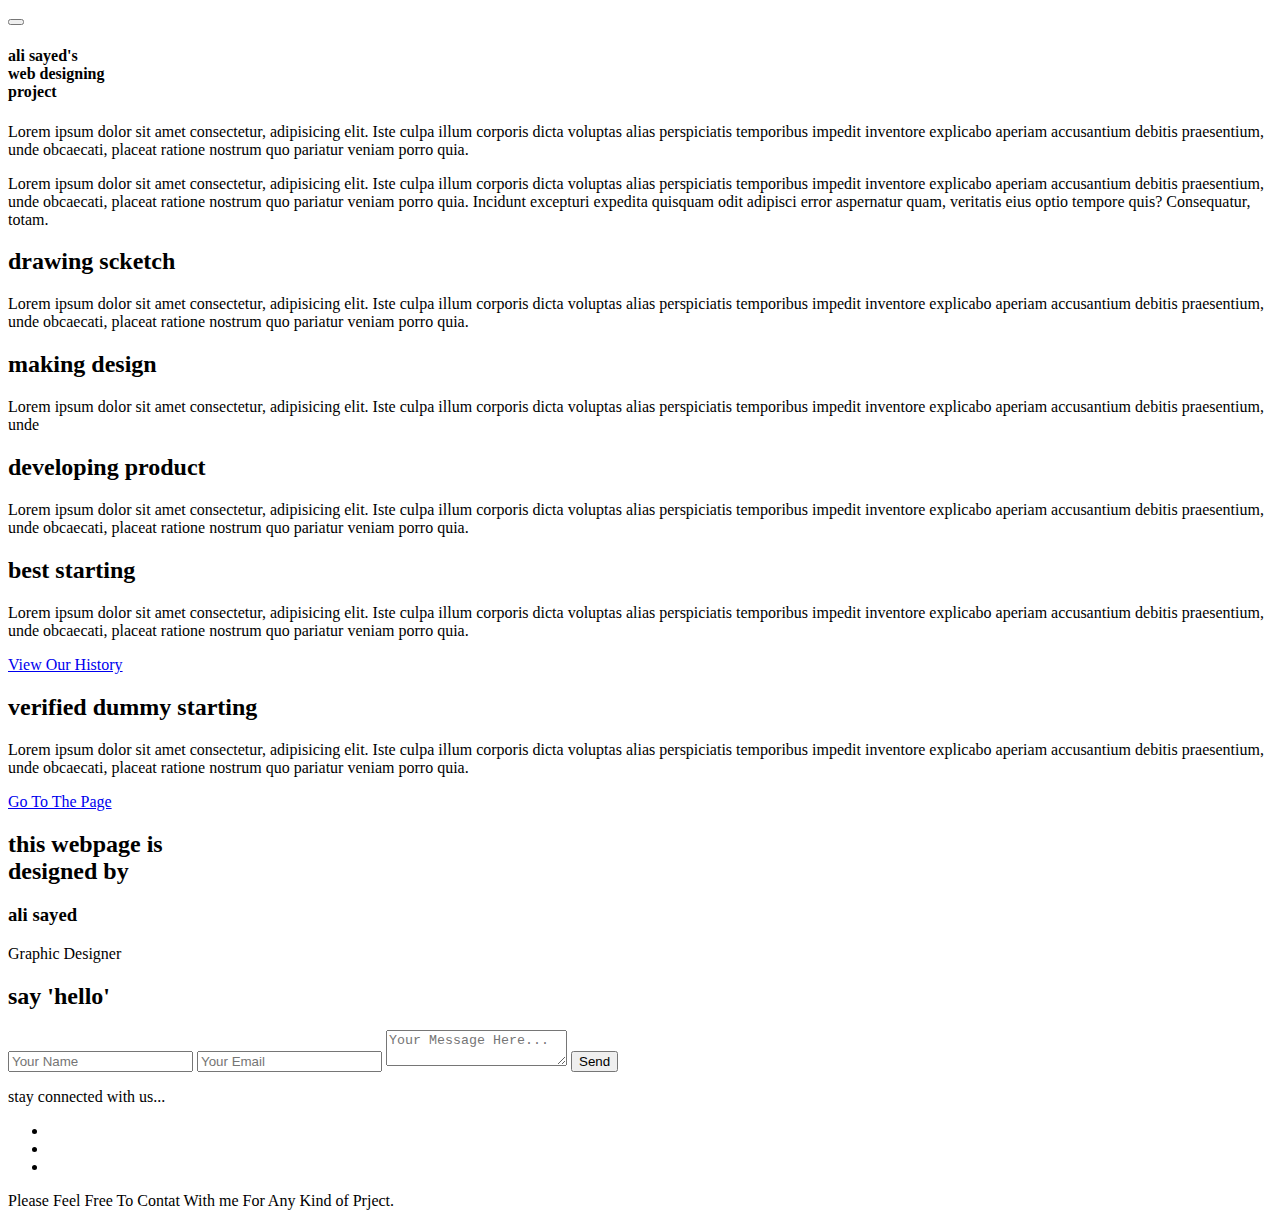
==== aliSayed/index.html @ 17dbfb6d "adding aliSayed project" ====
<!DOCTYPE html><html lang="en"> <head> <meta charset="UTF-8"> <meta name="viewport" content="width=device-width, initial-scale=1.0"> <meta http-equiv="X-UA-Compatible" content="ie=edge"> <link href="https://fonts.googleapis.com/css?family=Roboto:300,400,900" rel="stylesheet"> <title>aliSayed</title> <link rel="stylesheet" href="/script.6ecfaaf7.css"></head> <body> <div class="grid">  <div class="grid-item grid-item_bg"></div>  <div class="grid-item grid-item_gray"> <button class="menu" type="button"></button> <h4> ali sayed's <br> <b>web designing </b> <br> project </h4> <p> Lorem ipsum dolor sit amet consectetur, adipisicing elit. Iste culpa illum corporis dicta voluptas alias perspiciatis temporibus impedit inventore explicabo aperiam accusantium debitis praesentium, unde obcaecati, placeat ratione nostrum quo pariatur veniam porro quia. </p> <p> Lorem ipsum dolor sit amet consectetur, adipisicing elit. Iste culpa illum corporis dicta voluptas alias perspiciatis temporibus impedit inventore explicabo aperiam accusantium debitis praesentium, unde obcaecati, placeat ratione nostrum quo pariatur veniam porro quia. Incidunt excepturi expedita quisquam odit adipisci error aspernatur quam, veritatis eius optio tempore quis? Consequatur, totam. </p> </div>  <div class="grid-item grid-item_blue"> <div> <h2> drawing <b>scketch</b> </h2> <p> Lorem ipsum dolor sit amet consectetur, adipisicing elit. Iste culpa illum corporis dicta voluptas alias perspiciatis temporibus impedit inventore explicabo aperiam accusantium debitis praesentium, unde obcaecati, placeat ratione nostrum quo pariatur veniam porro quia. </p> </div> <div> <h2> making <b>design</b> </h2> <p> Lorem ipsum dolor sit amet consectetur, adipisicing elit. Iste culpa illum corporis dicta voluptas alias perspiciatis temporibus impedit inventore explicabo aperiam accusantium debitis praesentium, unde </p> </div> <div> <h2> developing <b>product</b> </h2> <p> Lorem ipsum dolor sit amet consectetur, adipisicing elit. Iste culpa illum corporis dicta voluptas alias perspiciatis temporibus impedit inventore explicabo aperiam accusantium debitis praesentium, unde obcaecati, placeat ratione nostrum quo pariatur veniam porro quia. </p> </div> </div>  <div class="grid-item grid-item_beige"> <h2> best <b>starting</b> </h2> <p> Lorem ipsum dolor sit amet consectetur, adipisicing elit. Iste culpa illum corporis dicta voluptas alias perspiciatis temporibus impedit inventore explicabo aperiam accusantium debitis praesentium, unde obcaecati, placeat ratione nostrum quo pariatur veniam porro quia. </p> <a href="#">View Our History</a> </div>  <div class="grid-item grid-item_black"> <h2> verified dummy <b>starting</b> </h2> <p> Lorem ipsum dolor sit amet consectetur, adipisicing elit. Iste culpa illum corporis dicta voluptas alias perspiciatis temporibus impedit inventore explicabo aperiam accusantium debitis praesentium, unde obcaecati, placeat ratione nostrum quo pariatur veniam porro quia. </p> <a href="#">Go To The Page</a> </div>  <div class="grid-item grid-item_human"> <h2> this webpage is <br> <b>designed by</b> </h2> <div> <div class="logo"></div> <div> <h3>ali sayed</h3> <p>Graphic Designer</p> </div> </div> </div>  <div class="grid-item grid-item_green"> <div> <h2>say <b>'hello'</b></h2> <form class="form" action=""> <input type="text" placeholder="Your Name"> <input type="text" placeholder="Your Email"> <textarea name="" placeholder="Your Message Here..."></textarea> <button class="button button_right" type="submit">Send</button> </form> </div> <div> <p>stay connected with us...</p> <ul class="social__list"> <li class="social__item"> <a class="social__icon social__icon--fb" href="#"></a> </li> <li class="social__item"> <a class="social__icon social__icon--dr" href="#"></a> </li> <li class="social__item"> <a class="social__icon social__icon--tw" href="#"></a> </li> </ul> <p>Please Feel Free To Contat With me For Any Kind of Prject.</p> </div> </div> </div> <script src="/script.8efc151a.js"></script> </body> </html>
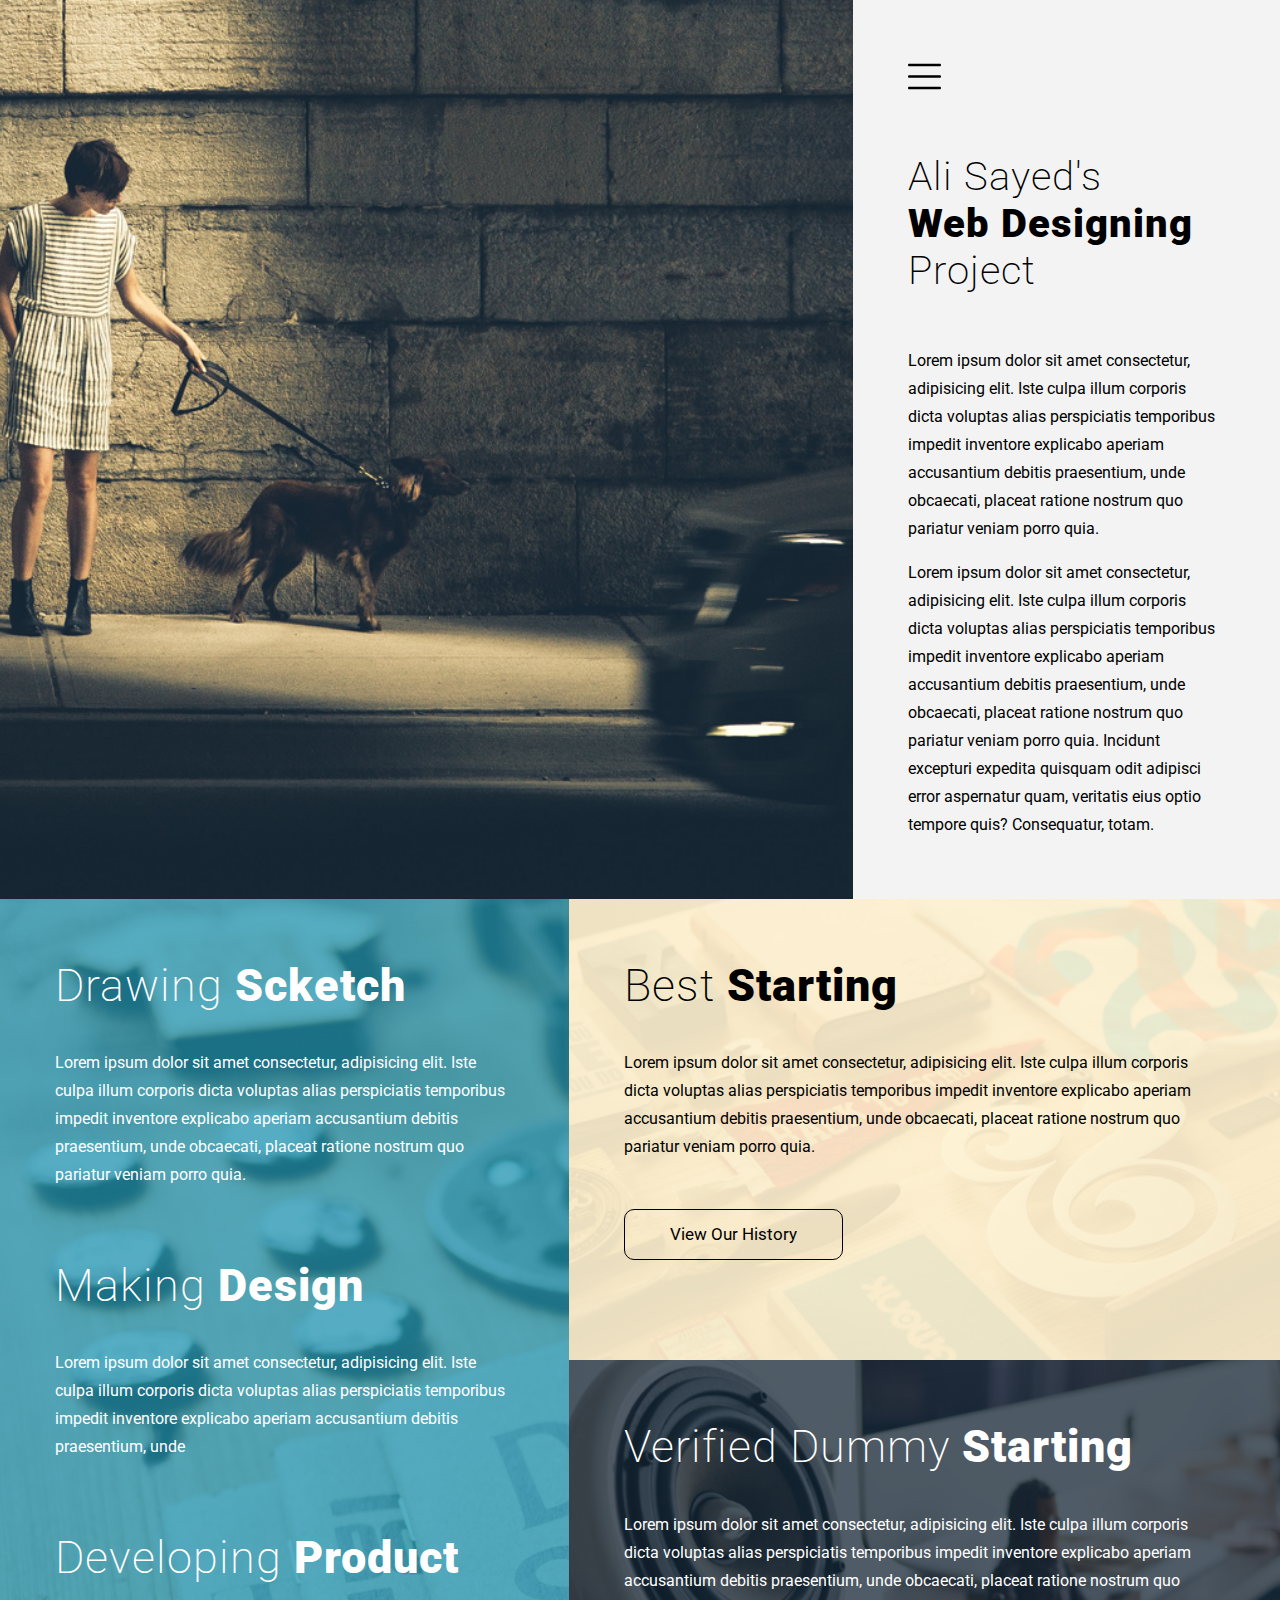
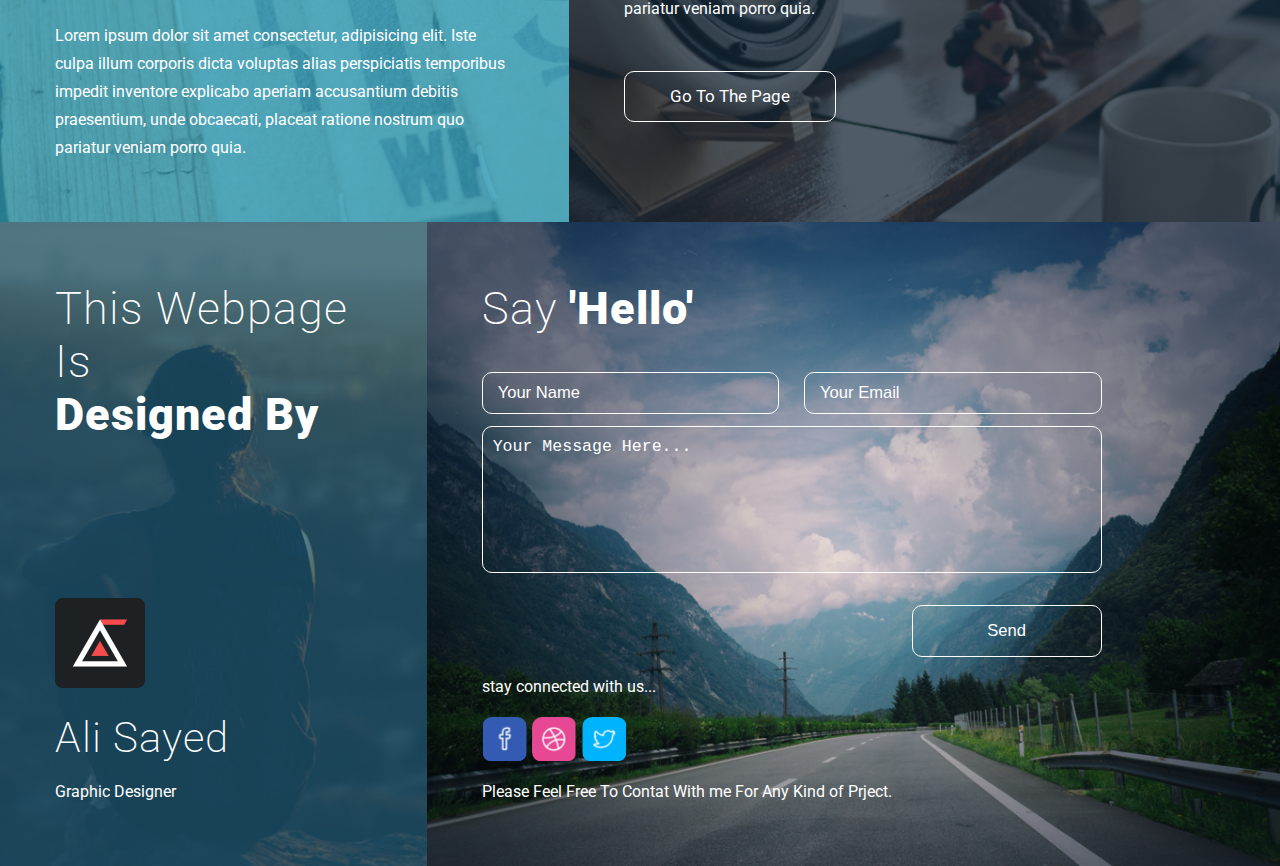
==== commit 3423c120: "update content" ====
--- a/aliSayed/index.html
+++ b/aliSayed/index.html
@@ -1 +1 @@
-<!DOCTYPE html><html lang="en"> <head> <meta charset="UTF-8"> <meta name="viewport" content="width=device-width, initial-scale=1.0"> <meta http-equiv="X-UA-Compatible" content="ie=edge"> <link href="https://fonts.googleapis.com/css?family=Roboto:300,400,900" rel="stylesheet"> <title>aliSayed</title> <link rel="stylesheet" href="/script.6ecfaaf7.css"></head> <body> <div class="grid">  <div class="grid-item grid-item_bg"></div>  <div class="grid-item grid-item_gray"> <button class="menu" type="button"></button> <h4> ali sayed's <br> <b>web designing </b> <br> project </h4> <p> Lorem ipsum dolor sit amet consectetur, adipisicing elit. Iste culpa illum corporis dicta voluptas alias perspiciatis temporibus impedit inventore explicabo aperiam accusantium debitis praesentium, unde obcaecati, placeat ratione nostrum quo pariatur veniam porro quia. </p> <p> Lorem ipsum dolor sit amet consectetur, adipisicing elit. Iste culpa illum corporis dicta voluptas alias perspiciatis temporibus impedit inventore explicabo aperiam accusantium debitis praesentium, unde obcaecati, placeat ratione nostrum quo pariatur veniam porro quia. Incidunt excepturi expedita quisquam odit adipisci error aspernatur quam, veritatis eius optio tempore quis? Consequatur, totam. </p> </div>  <div class="grid-item grid-item_blue"> <div> <h2> drawing <b>scketch</b> </h2> <p> Lorem ipsum dolor sit amet consectetur, adipisicing elit. Iste culpa illum corporis dicta voluptas alias perspiciatis temporibus impedit inventore explicabo aperiam accusantium debitis praesentium, unde obcaecati, placeat ratione nostrum quo pariatur veniam porro quia. </p> </div> <div> <h2> making <b>design</b> </h2> <p> Lorem ipsum dolor sit amet consectetur, adipisicing elit. Iste culpa illum corporis dicta voluptas alias perspiciatis temporibus impedit inventore explicabo aperiam accusantium debitis praesentium, unde </p> </div> <div> <h2> developing <b>product</b> </h2> <p> Lorem ipsum dolor sit amet consectetur, adipisicing elit. Iste culpa illum corporis dicta voluptas alias perspiciatis temporibus impedit inventore explicabo aperiam accusantium debitis praesentium, unde obcaecati, placeat ratione nostrum quo pariatur veniam porro quia. </p> </div> </div>  <div class="grid-item grid-item_beige"> <h2> best <b>starting</b> </h2> <p> Lorem ipsum dolor sit amet consectetur, adipisicing elit. Iste culpa illum corporis dicta voluptas alias perspiciatis temporibus impedit inventore explicabo aperiam accusantium debitis praesentium, unde obcaecati, placeat ratione nostrum quo pariatur veniam porro quia. </p> <a href="#">View Our History</a> </div>  <div class="grid-item grid-item_black"> <h2> verified dummy <b>starting</b> </h2> <p> Lorem ipsum dolor sit amet consectetur, adipisicing elit. Iste culpa illum corporis dicta voluptas alias perspiciatis temporibus impedit inventore explicabo aperiam accusantium debitis praesentium, unde obcaecati, placeat ratione nostrum quo pariatur veniam porro quia. </p> <a href="#">Go To The Page</a> </div>  <div class="grid-item grid-item_human"> <h2> this webpage is <br> <b>designed by</b> </h2> <div> <div class="logo"></div> <div> <h3>ali sayed</h3> <p>Graphic Designer</p> </div> </div> </div>  <div class="grid-item grid-item_green"> <div> <h2>say <b>'hello'</b></h2> <form class="form" action=""> <input type="text" placeholder="Your Name"> <input type="text" placeholder="Your Email"> <textarea name="" placeholder="Your Message Here..."></textarea> <button class="button button_right" type="submit">Send</button> </form> </div> <div> <p>stay connected with us...</p> <ul class="social__list"> <li class="social__item"> <a class="social__icon social__icon--fb" href="#"></a> </li> <li class="social__item"> <a class="social__icon social__icon--dr" href="#"></a> </li> <li class="social__item"> <a class="social__icon social__icon--tw" href="#"></a> </li> </ul> <p>Please Feel Free To Contat With me For Any Kind of Prject.</p> </div> </div> </div> <script src="/script.8efc151a.js"></script> </body> </html>+<!DOCTYPE html><html lang="en"> <head> <meta charset="UTF-8"> <meta name="viewport" content="width=device-width, initial-scale=1.0"> <meta http-equiv="X-UA-Compatible" content="ie=edge"> <link href="https://fonts.googleapis.com/css?family=Roboto:300,400,900" rel="stylesheet"> <title>aliSayed</title> <link rel="stylesheet" href="script.6ecfaaf7.css"></head> <body> <div class="grid">  <div class="grid-item grid-item_bg"></div>  <div class="grid-item grid-item_gray"> <button class="menu" type="button"></button> <h4> ali sayed's <br> <b>web designing </b> <br> project </h4> <p> Lorem ipsum dolor sit amet consectetur, adipisicing elit. Iste culpa illum corporis dicta voluptas alias perspiciatis temporibus impedit inventore explicabo aperiam accusantium debitis praesentium, unde obcaecati, placeat ratione nostrum quo pariatur veniam porro quia. </p> <p> Lorem ipsum dolor sit amet consectetur, adipisicing elit. Iste culpa illum corporis dicta voluptas alias perspiciatis temporibus impedit inventore explicabo aperiam accusantium debitis praesentium, unde obcaecati, placeat ratione nostrum quo pariatur veniam porro quia. Incidunt excepturi expedita quisquam odit adipisci error aspernatur quam, veritatis eius optio tempore quis? Consequatur, totam. </p> </div>  <div class="grid-item grid-item_blue"> <div> <h2> drawing <b>scketch</b> </h2> <p> Lorem ipsum dolor sit amet consectetur, adipisicing elit. Iste culpa illum corporis dicta voluptas alias perspiciatis temporibus impedit inventore explicabo aperiam accusantium debitis praesentium, unde obcaecati, placeat ratione nostrum quo pariatur veniam porro quia. </p> </div> <div> <h2> making <b>design</b> </h2> <p> Lorem ipsum dolor sit amet consectetur, adipisicing elit. Iste culpa illum corporis dicta voluptas alias perspiciatis temporibus impedit inventore explicabo aperiam accusantium debitis praesentium, unde </p> </div> <div> <h2> developing <b>product</b> </h2> <p> Lorem ipsum dolor sit amet consectetur, adipisicing elit. Iste culpa illum corporis dicta voluptas alias perspiciatis temporibus impedit inventore explicabo aperiam accusantium debitis praesentium, unde obcaecati, placeat ratione nostrum quo pariatur veniam porro quia. </p> </div> </div>  <div class="grid-item grid-item_beige"> <h2> best <b>starting</b> </h2> <p> Lorem ipsum dolor sit amet consectetur, adipisicing elit. Iste culpa illum corporis dicta voluptas alias perspiciatis temporibus impedit inventore explicabo aperiam accusantium debitis praesentium, unde obcaecati, placeat ratione nostrum quo pariatur veniam porro quia. </p> <a href="#">View Our History</a> </div>  <div class="grid-item grid-item_black"> <h2> verified dummy <b>starting</b> </h2> <p> Lorem ipsum dolor sit amet consectetur, adipisicing elit. Iste culpa illum corporis dicta voluptas alias perspiciatis temporibus impedit inventore explicabo aperiam accusantium debitis praesentium, unde obcaecati, placeat ratione nostrum quo pariatur veniam porro quia. </p> <a href="#">Go To The Page</a> </div>  <div class="grid-item grid-item_human"> <h2> this webpage is <br> <b>designed by</b> </h2> <div> <div class="logo"></div> <div> <h3>ali sayed</h3> <p>Graphic Designer</p> </div> </div> </div>  <div class="grid-item grid-item_green"> <div> <h2>say <b>'hello'</b></h2> <form class="form" action=""> <input type="text" placeholder="Your Name"> <input type="text" placeholder="Your Email"> <textarea name="" placeholder="Your Message Here..."></textarea> <button class="button button_right" type="submit">Send</button> </form> </div> <div> <p>stay connected with us...</p> <ul class="social__list"> <li class="social__item"> <a class="social__icon social__icon--fb" href="#"></a> </li> <li class="social__item"> <a class="social__icon social__icon--dr" href="#"></a> </li> <li class="social__item"> <a class="social__icon social__icon--tw" href="#"></a> </li> </ul> <p>Please Feel Free To Contat With me For Any Kind of Prject.</p> </div> </div> </div> <script src="script.8efc151a.js"></script> </body> </html>--- a/aliSayed/script.6ecfaaf7.css
+++ b/aliSayed/script.6ecfaaf7.css
@@ -0,0 +1 @@
+body{font-family:Roboto,sans-serif;padding:0;margin:0}h2{font-size:45px}h3{font-size:42px}h4{font-size:40px}h2,h3,h4{font-weight:200;letter-spacing:1px;margin-top:0}h2,h2 b,h3,h3 b,h4,h4 b{text-transform:capitalize}h2 b,h3 b,h4 b{font-weight:900}@media (max-width:1024px){h2,h3,h4{font-size:30px}}p{font-size:15.57px;line-height:28px;margin-bottom:0}@media (max-width:1024px){p{font-size:13px;line-height:22px}}a{border:1px solid #fff;border-radius:10px;color:#fff;display:inline-block;padding:15px 45px;margin-top:8%;text-decoration:none}@media (max-width:768px){a{font-size:13px!important}}a,button,input,textarea{font-size:16.57px}.button{background-color:transparent;border:1px solid #fff;border-radius:10px;color:#fff;cursor:pointer;display:inline-block;padding:15px 0;margin-top:20px;min-width:190px;text-decoration:none}.button_right{margin-left:auto}@media (max-width:768px){.button{font-size:13px!important}}.menu{background-color:transparent;background-image:url(menu.58d6a3cb.svg);border:none;cursor:pointer;display:block;height:33px;margin-bottom:64px;width:33px}.grid{display:grid;grid-template-columns:1fr 1fr 1fr 1fr 1fr 1fr 1fr 1fr 1fr;grid-template-areas:"a a a a a a b b b" "c c c c d d d d d" "c c c c e e e e e" "f f f g g g g g g"}@media (max-width:1024px){.grid{grid-template-areas:"b" "b" "c" "d" "e" "f" "g";grid-template-columns:repeat(auto-fit,minmax(320px,1fr))}}@media (max-width:768px){.grid{grid-template-areas:"b" "b" "c" "d" "e" "f" "g";grid-template-columns:repeat(auto-fit,minmax(320px,1fr))}}.grid-item{background-position:50%;background-repeat:no-repeat;background-size:cover;box-sizing:border-box;padding:60px 55px}@media (max-width:768px){.grid-item{padding:40px 35px}}.grid-item_bg{background-image:url(bg.a748dfb1.png);grid-area:a}@media (max-width:1024px){.grid-item_bg{display:none}}.grid-item_gray{background-color:#f3f3f3;grid-area:b}.grid-item_blue{background-image:url(bg_blue.84b61833.png);color:#fff;grid-area:c}.grid-item_blue div{margin-bottom:70px}.grid-item_blue div:last-child{margin-bottom:0}.grid-item_beige{background-image:url(bg_beige.32d076c2.png);grid-area:d}.grid-item_beige a{border:1px solid #000;color:#000}@media (max-width:768px){.grid-item_beige{text-align:center}}.grid-item_black{background-image:url(bg_black.85ad8b75.png);color:#fff;grid-area:e}@media (max-width:768px){.grid-item_black{text-align:center}}.grid-item_human{background-image:url(bg_human.59a48284.png);color:#fff;display:flex;flex-direction:column;justify-content:space-between;grid-area:f}.grid-item_human h3{margin-bottom:0}@media (max-width:768px){.grid-item_human{text-align:center}}.grid-item_green{background-image:url(bg_green_old.dfb5b022.png);color:#fff;display:flex;flex-direction:column;justify-content:space-between;grid-area:g;min-height:615px;border:none}@media (max-width:1024px){.grid-item_green{min-height:inherit}}@media (max-width:768px){.grid-item_green{text-align:center}}.grid-item_green form textarea{padding:10px}.menu{margin-bottom:60px}.form{display:flex;flex-wrap:wrap;justify-content:space-between;max-width:620px}.form input,.form textarea{background-color:transparent;border:1px solid #fff;border-radius:10px;color:#fff;padding:10px;margin-bottom:12px}.form input::placeholder,.form textarea::placeholder{color:#fff}.form input{box-sizing:border-box;width:48%;padding:10px 15px}@media (max-width:768px){.form input:first-child{margin-right:5px}}.form textarea{min-height:125px;resize:none;width:100%}@media (max-width:768px){.form{justify-content:center}}.social__list{display:flex;list-style:none;padding:0}@media (max-width:768px){.social__list{justify-content:center}}.social__item{height:45px;margin-right:5px;width:45px}.social__icon{background-position:50%;background-repeat:no-repeat;background-size:contain;border:none;box-sizing:border-box;height:45px;margin:0;padding:0;width:45px}.social__icon--fb{background-image:url(fb.096621c8.svg)}.social__icon--dr{background-image:url(dr.27e545fb.svg)}.social__icon--tw{background-image:url(tw.2fa6af5b.svg)}.logo{background-image:url(logo.e01a8175.png);background-repeat:no-repeat;display:block;height:90px;margin-bottom:25px;width:90px}@media (max-width:768px){.logo{background-size:cover;height:70px;margin:0 auto 25px;width:70px}}